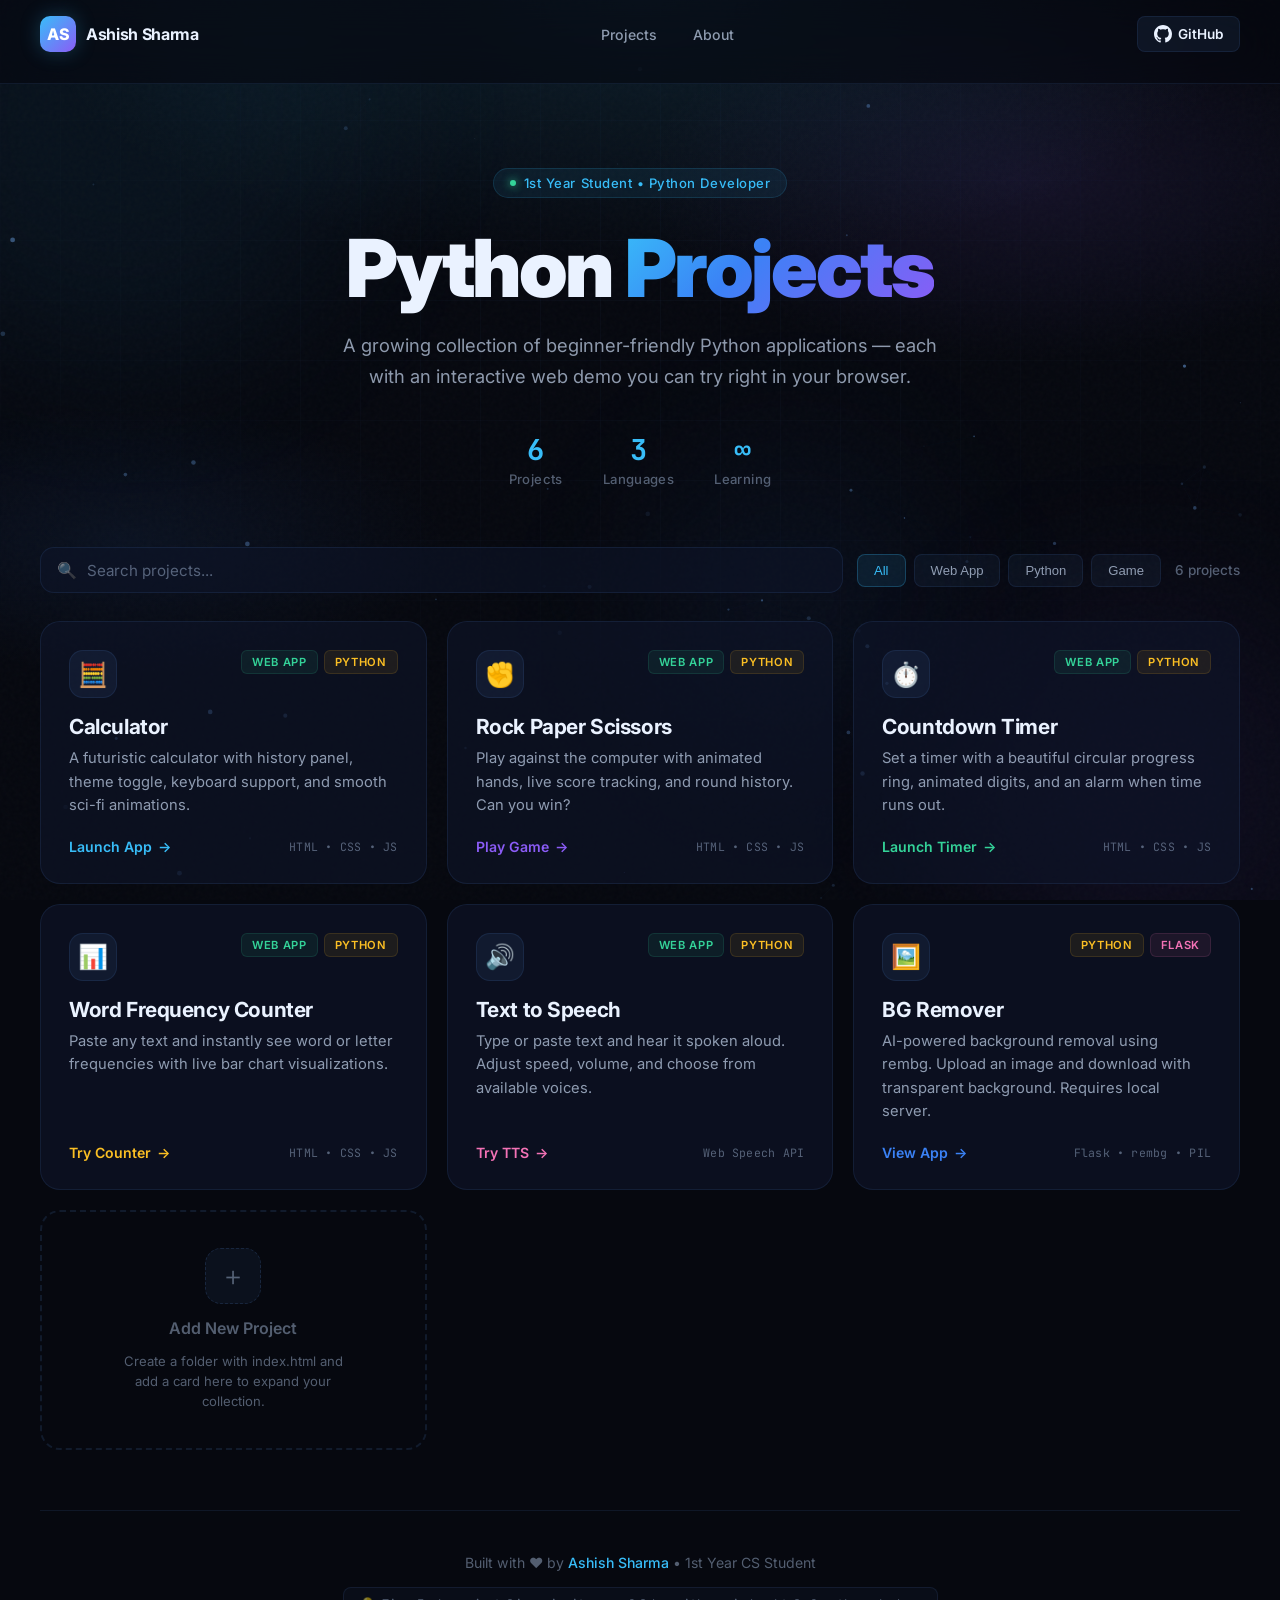
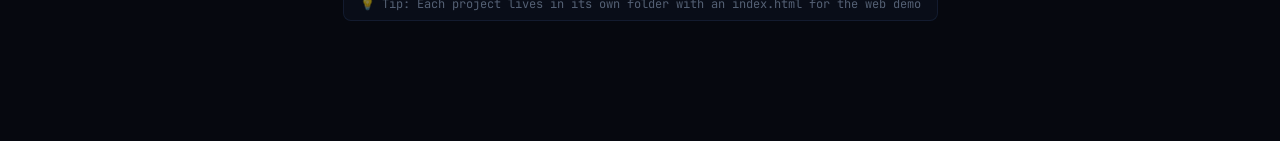
==== index.html @ 681140ca "feat: initialize project directory structure with index pages and a Word Frequency Counter app" ====
<!DOCTYPE html>
<html lang="en">
<head>
  <meta charset="UTF-8" />
  <meta name="viewport" content="width=device-width, initial-scale=1.0" />
  <meta name="description" content="Ashish Sharma's Python Projects — A collection of beginner-friendly Python apps with interactive web demos. Built by a 1st year CS student." />
  <title>Python Projects | Ashish Sharma</title>
  <link rel="preconnect" href="https://fonts.googleapis.com" />
  <link rel="preconnect" href="https://fonts.gstatic.com" crossorigin />
  <link href="https://fonts.googleapis.com/css2?family=Inter:wght@300;400;500;600;700;800;900&family=JetBrains+Mono:wght@400;500;600&display=swap" rel="stylesheet" />
  <style>
    /* ═══════════════════════════════════════════════
       RESET & VARIABLES
    ═══════════════════════════════════════════════ */
    *, *::before, *::after { box-sizing: border-box; margin: 0; padding: 0; }

    :root {
      --bg-deep: #06080f;
      --bg-surface: #0c1021;
      --bg-card: rgba(14, 20, 40, 0.65);
      --border-subtle: rgba(100, 160, 255, 0.1);
      --border-hover: rgba(100, 180, 255, 0.3);
      --text-primary: #eaf2ff;
      --text-secondary: rgba(200, 215, 240, 0.7);
      --text-muted: rgba(160, 180, 210, 0.5);
      --accent-cyan: #38bdf8;
      --accent-blue: #3b82f6;
      --accent-violet: #8b5cf6;
      --accent-emerald: #34d399;
      --accent-amber: #fbbf24;
      --accent-rose: #f472b6;
      --glow-cyan: rgba(56, 189, 248, 0.15);
      --glow-violet: rgba(139, 92, 246, 0.12);
      --radius-lg: 20px;
      --radius-md: 14px;
      --radius-sm: 8px;
      --transition-smooth: 0.35s cubic-bezier(0.4, 0, 0.2, 1);
    }

    html { scroll-behavior: smooth; font-size: 16px; }

    body {
      font-family: 'Inter', system-ui, -apple-system, sans-serif;
      background: var(--bg-deep);
      color: var(--text-primary);
      overflow-x: hidden;
      min-height: 100vh;
    }

    ::selection { background: var(--accent-cyan); color: #000; }

    /* ═══════════════════════════════════════════════
       BACKGROUND EFFECTS
    ═══════════════════════════════════════════════ */
    .bg-effects {
      position: fixed; inset: 0;
      z-index: 0; pointer-events: none;
      overflow: hidden;
    }

    .bg-gradient {
      position: absolute; inset: 0;
      background:
        radial-gradient(ellipse 80% 50% at 50% 0%, rgba(56, 189, 248, 0.12), transparent 60%),
        radial-gradient(ellipse 60% 40% at 80% 20%, rgba(139, 92, 246, 0.1), transparent 50%),
        radial-gradient(ellipse 50% 30% at 10% 60%, rgba(59, 130, 246, 0.08), transparent 50%);
    }

    .bg-grid {
      position: absolute; inset: 0;
      background-image:
        linear-gradient(rgba(100, 160, 255, 0.03) 1px, transparent 1px),
        linear-gradient(90deg, rgba(100, 160, 255, 0.03) 1px, transparent 1px);
      background-size: 60px 60px;
      mask-image: radial-gradient(ellipse 70% 60% at 50% 30%, black, transparent);
    }

    .bg-noise {
      position: absolute; inset: 0;
      opacity: 0.025;
      background: url("data:image/svg+xml,%3Csvg viewBox='0 0 256 256' xmlns='http://www.w3.org/2000/svg'%3E%3Cfilter id='n'%3E%3CfeTurbulence type='fractalNoise' baseFrequency='0.85' numOctaves='4' stitchTiles='stitch'/%3E%3C/filter%3E%3Crect width='100%25' height='100%25' filter='url(%23n)'/%3E%3C/svg%3E");
    }

    /* Floating orbs */
    .orb {
      position: absolute;
      border-radius: 50%;
      filter: blur(80px);
      animation: orb-drift 20s ease-in-out infinite;
    }
    .orb-1 {
      width: 500px; height: 500px;
      background: rgba(56, 189, 248, 0.06);
      top: -15%; left: -10%;
      animation-duration: 25s;
    }
    .orb-2 {
      width: 400px; height: 400px;
      background: rgba(139, 92, 246, 0.06);
      bottom: -10%; right: -5%;
      animation-duration: 30s;
      animation-delay: -8s;
    }
    .orb-3 {
      width: 300px; height: 300px;
      background: rgba(59, 130, 246, 0.05);
      top: 50%; left: 50%;
      animation-duration: 22s;
      animation-delay: -15s;
    }

    @keyframes orb-drift {
      0%, 100% { transform: translate(0, 0) scale(1); }
      25% { transform: translate(40px, -30px) scale(1.05); }
      50% { transform: translate(-20px, 40px) scale(0.95); }
      75% { transform: translate(30px, 20px) scale(1.02); }
    }

    /* ═══════════════════════════════════════════════
       CANVAS PARTICLES
    ═══════════════════════════════════════════════ */
    #particles-canvas {
      position: fixed; inset: 0;
      z-index: 0; pointer-events: none;
    }

    /* ═══════════════════════════════════════════════
       LAYOUT
    ═══════════════════════════════════════════════ */
    .page-wrapper {
      position: relative;
      z-index: 1;
      width: min(1200px, calc(100% - 40px));
      margin: 0 auto;
      padding: 0 0 80px;
    }

    /* ═══════════════════════════════════════════════
       NAVBAR
    ═══════════════════════════════════════════════ */
    .navbar {
      position: sticky; top: 0;
      z-index: 100;
      display: flex; align-items: center; justify-content: space-between;
      padding: 16px 0;
      margin-bottom: 20px;
    }

    .navbar::before {
      content: '';
      position: absolute; inset: -16px -40px;
      background: rgba(6, 8, 15, 0.6);
      backdrop-filter: blur(20px);
      -webkit-backdrop-filter: blur(20px);
      border-bottom: 1px solid var(--border-subtle);
      z-index: -1;
    }

    .nav-brand {
      display: flex; align-items: center; gap: 10px;
      text-decoration: none; color: var(--text-primary);
    }

    .nav-logo {
      width: 36px; height: 36px;
      background: linear-gradient(135deg, var(--accent-cyan), var(--accent-violet));
      border-radius: 10px;
      display: flex; align-items: center; justify-content: center;
      font-weight: 800; font-size: 1rem; color: #fff;
      box-shadow: 0 0 20px rgba(56, 189, 248, 0.25);
    }

    .nav-name {
      font-weight: 700; font-size: 1rem;
      letter-spacing: -0.02em;
    }

    .nav-links {
      display: flex; align-items: center; gap: 8px;
      list-style: none;
    }

    .nav-links a {
      padding: 8px 14px;
      font-size: 0.88rem; font-weight: 500;
      color: var(--text-secondary);
      text-decoration: none;
      border-radius: var(--radius-sm);
      transition: color var(--transition-smooth), background var(--transition-smooth);
    }

    .nav-links a:hover {
      color: var(--text-primary);
      background: rgba(100, 160, 255, 0.08);
    }

    .nav-github {
      display: flex; align-items: center; gap: 6px;
      padding: 8px 16px;
      font-size: 0.85rem; font-weight: 600;
      color: var(--text-primary);
      text-decoration: none;
      background: rgba(100, 160, 255, 0.08);
      border: 1px solid var(--border-subtle);
      border-radius: var(--radius-sm);
      transition: all var(--transition-smooth);
    }

    .nav-github:hover {
      background: rgba(100, 160, 255, 0.14);
      border-color: var(--border-hover);
      box-shadow: 0 0 20px rgba(56, 189, 248, 0.1);
    }

    .nav-github svg { width: 18px; height: 18px; fill: currentColor; }

    /* ═══════════════════════════════════════════════
       HERO SECTION
    ═══════════════════════════════════════════════ */
    .hero {
      text-align: center;
      padding: 80px 20px 60px;
    }

    .hero-badge {
      display: inline-flex; align-items: center; gap: 8px;
      padding: 6px 16px;
      background: rgba(56, 189, 248, 0.08);
      border: 1px solid rgba(56, 189, 248, 0.15);
      border-radius: 999px;
      font-size: 0.82rem; font-weight: 500;
      color: var(--accent-cyan);
      letter-spacing: 0.04em;
      margin-bottom: 28px;
      animation: fade-up 0.8s ease both;
    }

    .badge-dot {
      width: 6px; height: 6px;
      border-radius: 50%;
      background: var(--accent-emerald);
      box-shadow: 0 0 8px var(--accent-emerald);
      animation: pulse-dot 2s ease-in-out infinite;
    }

    @keyframes pulse-dot {
      0%, 100% { opacity: 1; transform: scale(1); }
      50% { opacity: 0.5; transform: scale(1.3); }
    }

    .hero-title {
      font-size: clamp(2.8rem, 7vw, 5rem);
      font-weight: 900;
      line-height: 1.05;
      letter-spacing: -0.03em;
      margin-bottom: 20px;
      animation: fade-up 0.8s 0.1s ease both;
    }

    .hero-title .gradient-text {
      background: linear-gradient(135deg, var(--accent-cyan) 0%, var(--accent-blue) 40%, var(--accent-violet) 100%);
      -webkit-background-clip: text;
      -webkit-text-fill-color: transparent;
      background-clip: text;
    }

    .hero-subtitle {
      font-size: 1.15rem;
      font-weight: 400;
      color: var(--text-secondary);
      max-width: 600px;
      margin: 0 auto 40px;
      line-height: 1.7;
      animation: fade-up 0.8s 0.2s ease both;
    }

    .hero-stats {
      display: flex; justify-content: center; gap: 40px;
      animation: fade-up 0.8s 0.3s ease both;
    }

    .stat {
      text-align: center;
    }

    .stat-value {
      font-family: 'JetBrains Mono', monospace;
      font-size: 1.8rem;
      font-weight: 700;
      color: var(--accent-cyan);
      line-height: 1.2;
    }

    .stat-label {
      font-size: 0.82rem;
      color: var(--text-muted);
      font-weight: 500;
      letter-spacing: 0.03em;
      margin-top: 4px;
    }

    @keyframes fade-up {
      from { opacity: 0; transform: translateY(24px); }
      to { opacity: 1; transform: translateY(0); }
    }

    /* ═══════════════════════════════════════════════
       TOOLBAR — SEARCH & FILTER
    ═══════════════════════════════════════════════ */
    .toolbar {
      display: flex; flex-wrap: wrap;
      align-items: center; justify-content: space-between;
      gap: 14px;
      margin-bottom: 28px;
      animation: fade-up 0.8s 0.4s ease both;
    }

    .search-box {
      flex: 1 1 300px;
      display: flex; align-items: center; gap: 10px;
      padding: 12px 16px;
      background: rgba(14, 20, 40, 0.6);
      border: 1px solid var(--border-subtle);
      border-radius: var(--radius-md);
      backdrop-filter: blur(12px);
      transition: border-color var(--transition-smooth), box-shadow var(--transition-smooth);
    }

    .search-box:focus-within {
      border-color: var(--accent-cyan);
      box-shadow: 0 0 0 3px rgba(56, 189, 248, 0.1);
    }

    .search-icon {
      color: var(--text-muted);
      font-size: 1rem;
      flex-shrink: 0;
    }

    .search-box input {
      flex: 1;
      background: transparent;
      border: none; outline: none;
      color: var(--text-primary);
      font-family: inherit;
      font-size: 0.95rem;
    }

    .search-box input::placeholder { color: var(--text-muted); }

    .filter-tags {
      display: flex; gap: 8px; flex-wrap: wrap;
    }

    .filter-tag {
      padding: 8px 16px;
      font-size: 0.82rem; font-weight: 500;
      color: var(--text-secondary);
      background: rgba(100, 160, 255, 0.06);
      border: 1px solid var(--border-subtle);
      border-radius: var(--radius-sm);
      cursor: pointer;
      transition: all var(--transition-smooth);
      user-select: none;
    }

    .filter-tag:hover,
    .filter-tag.active {
      color: var(--accent-cyan);
      background: rgba(56, 189, 248, 0.1);
      border-color: rgba(56, 189, 248, 0.25);
    }

    .project-count {
      font-size: 0.85rem;
      color: var(--text-muted);
      font-weight: 500;
      white-space: nowrap;
    }

    /* ═══════════════════════════════════════════════
       PROJECT CARDS GRID
    ═══════════════════════════════════════════════ */
    .projects-grid {
      display: grid;
      grid-template-columns: repeat(auto-fill, minmax(340px, 1fr));
      gap: 20px;
      animation: fade-up 0.8s 0.5s ease both;
    }

    .project-card {
      position: relative;
      display: flex; flex-direction: column;
      background: var(--bg-card);
      border: 1px solid var(--border-subtle);
      border-radius: var(--radius-lg);
      padding: 28px;
      min-height: 240px;
      text-decoration: none;
      color: inherit;
      overflow: hidden;
      transition: all var(--transition-smooth);
      backdrop-filter: blur(12px);
    }

    .project-card::before {
      content: '';
      position: absolute; top: 0; left: 0; right: 0;
      height: 1px;
      background: linear-gradient(90deg, transparent, var(--card-accent, var(--accent-cyan)), transparent);
      opacity: 0;
      transition: opacity var(--transition-smooth);
    }

    .project-card::after {
      content: '';
      position: absolute;
      top: -40%; right: -20%;
      width: 200px; height: 200px;
      background: radial-gradient(circle, var(--card-glow, rgba(56, 189, 248, 0.06)), transparent 60%);
      border-radius: 50%;
      pointer-events: none;
      transition: opacity var(--transition-smooth);
      opacity: 0;
    }

    .project-card:hover {
      transform: translateY(-6px);
      border-color: var(--border-hover);
      box-shadow:
        0 20px 60px rgba(0, 0, 0, 0.3),
        0 0 40px var(--card-glow, rgba(56, 189, 248, 0.05));
    }

    .project-card:hover::before { opacity: 1; }
    .project-card:hover::after { opacity: 1; }

    /* Card accent colors per project */
    .project-card[data-color="cyan"]    { --card-accent: var(--accent-cyan);    --card-glow: rgba(56, 189, 248, 0.08); }
    .project-card[data-color="violet"]  { --card-accent: var(--accent-violet);  --card-glow: rgba(139, 92, 246, 0.08); }
    .project-card[data-color="emerald"] { --card-accent: var(--accent-emerald); --card-glow: rgba(52, 211, 153, 0.08); }
    .project-card[data-color="amber"]   { --card-accent: var(--accent-amber);   --card-glow: rgba(251, 191, 36, 0.08); }
    .project-card[data-color="rose"]    { --card-accent: var(--accent-rose);    --card-glow: rgba(244, 114, 182, 0.08); }
    .project-card[data-color="blue"]    { --card-accent: var(--accent-blue);    --card-glow: rgba(59, 130, 246, 0.08); }

    .card-header {
      display: flex; align-items: flex-start; justify-content: space-between;
      margin-bottom: 16px;
    }

    .card-icon {
      width: 48px; height: 48px;
      border-radius: 14px;
      display: flex; align-items: center; justify-content: center;
      font-size: 1.5rem;
      background: rgba(100, 160, 255, 0.08);
      border: 1px solid var(--border-subtle);
      transition: all var(--transition-smooth);
    }

    .project-card:hover .card-icon {
      background: rgba(100, 160, 255, 0.14);
      border-color: var(--border-hover);
      transform: scale(1.05);
    }

    .card-tags {
      display: flex; gap: 6px; flex-wrap: wrap;
    }

    .card-tag {
      padding: 4px 10px;
      font-size: 0.7rem; font-weight: 600;
      letter-spacing: 0.06em;
      text-transform: uppercase;
      border-radius: 6px;
      background: rgba(56, 189, 248, 0.08);
      color: var(--accent-cyan);
      border: 1px solid rgba(56, 189, 248, 0.12);
    }

    .card-tag.python {
      background: rgba(251, 191, 36, 0.08);
      color: var(--accent-amber);
      border-color: rgba(251, 191, 36, 0.12);
    }

    .card-tag.web {
      background: rgba(52, 211, 153, 0.08);
      color: var(--accent-emerald);
      border-color: rgba(52, 211, 153, 0.12);
    }

    .card-title {
      font-size: 1.3rem;
      font-weight: 700;
      letter-spacing: -0.02em;
      margin-bottom: 8px;
      color: var(--text-primary);
    }

    .card-desc {
      font-size: 0.92rem;
      color: var(--text-secondary);
      line-height: 1.6;
      flex: 1;
      margin-bottom: 20px;
    }

    .card-footer {
      display: flex; align-items: center; justify-content: space-between;
      margin-top: auto;
    }

    .card-link {
      display: inline-flex; align-items: center; gap: 6px;
      font-size: 0.88rem; font-weight: 600;
      color: var(--card-accent, var(--accent-cyan));
      transition: gap var(--transition-smooth);
    }

    .project-card:hover .card-link { gap: 10px; }

    .card-link-arrow {
      transition: transform var(--transition-smooth);
    }

    .project-card:hover .card-link-arrow { transform: translateX(3px); }

    .card-tech {
      font-family: 'JetBrains Mono', monospace;
      font-size: 0.72rem;
      color: var(--text-muted);
      letter-spacing: 0.02em;
    }

    /* ═══════════════════════════════════════════════
       ADD NEW PROJECT CARD
    ═══════════════════════════════════════════════ */
    .card-add {
      display: flex; flex-direction: column;
      align-items: center; justify-content: center;
      text-align: center;
      gap: 14px;
      min-height: 240px;
      background: transparent;
      border: 2px dashed rgba(100, 160, 255, 0.12);
      border-radius: var(--radius-lg);
      padding: 28px;
      cursor: default;
      transition: all var(--transition-smooth);
    }

    .card-add:hover {
      border-color: rgba(100, 160, 255, 0.25);
      background: rgba(14, 20, 40, 0.3);
    }

    .card-add-icon {
      width: 56px; height: 56px;
      border-radius: 16px;
      display: flex; align-items: center; justify-content: center;
      font-size: 1.6rem;
      background: rgba(100, 160, 255, 0.06);
      border: 1px dashed rgba(100, 160, 255, 0.15);
      color: var(--text-muted);
    }

    .card-add-title {
      font-size: 1rem;
      font-weight: 600;
      color: var(--text-muted);
    }

    .card-add-desc {
      font-size: 0.82rem;
      color: var(--text-muted);
      max-width: 220px;
      line-height: 1.5;
    }

    /* ═══════════════════════════════════════════════
       FOOTER
    ═══════════════════════════════════════════════ */
    .footer {
      text-align: center;
      padding: 40px 20px;
      border-top: 1px solid var(--border-subtle);
      margin-top: 60px;
    }

    .footer-text {
      font-size: 0.88rem;
      color: var(--text-muted);
      line-height: 1.7;
    }

    .footer-text a {
      color: var(--accent-cyan);
      text-decoration: none;
      font-weight: 500;
      transition: color var(--transition-smooth);
    }

    .footer-text a:hover { color: var(--accent-blue); }

    .footer-tip {
      margin-top: 12px;
      font-family: 'JetBrains Mono', monospace;
      font-size: 0.75rem;
      color: var(--text-muted);
      padding: 8px 16px;
      background: rgba(100, 160, 255, 0.04);
      border: 1px solid var(--border-subtle);
      border-radius: var(--radius-sm);
      display: inline-block;
    }

    /* ═══════════════════════════════════════════════
       RESPONSIVE
    ═══════════════════════════════════════════════ */
    @media (max-width: 768px) {
      .navbar { flex-wrap: wrap; gap: 12px; }
      .nav-links { display: none; }
      .hero { padding: 50px 10px 40px; }
      .hero-stats { gap: 24px; }
      .stat-value { font-size: 1.4rem; }
      .projects-grid { grid-template-columns: 1fr; }
      .toolbar { flex-direction: column; align-items: stretch; }
      .filter-tags { justify-content: center; }
    }

    @media (max-width: 480px) {
      .hero-title { font-size: 2.2rem; }
      .hero-subtitle { font-size: 1rem; }
      .hero-stats { flex-direction: column; gap: 16px; }
    }

    /* ═══════════════════════════════════════════════
       ANIMATIONS
    ═══════════════════════════════════════════════ */
    .project-card {
      opacity: 0;
      transform: translateY(30px);
      animation: card-enter 0.6s ease forwards;
    }

    .project-card:nth-child(1) { animation-delay: 0.5s; }
    .project-card:nth-child(2) { animation-delay: 0.6s; }
    .project-card:nth-child(3) { animation-delay: 0.7s; }
    .project-card:nth-child(4) { animation-delay: 0.8s; }
    .project-card:nth-child(5) { animation-delay: 0.9s; }
    .project-card:nth-child(6) { animation-delay: 1.0s; }
    .project-card:nth-child(7) { animation-delay: 1.1s; }

    @keyframes card-enter {
      from { opacity: 0; transform: translateY(30px); }
      to { opacity: 1; transform: translateY(0); }
    }

    .card-add {
      opacity: 0;
      animation: card-enter 0.6s 1.2s ease forwards;
    }
  </style>
</head>
<body>

  <!-- Background Effects -->
  <div class="bg-effects">
    <div class="bg-gradient"></div>
    <div class="bg-grid"></div>
    <div class="bg-noise"></div>
    <div class="orb orb-1"></div>
    <div class="orb orb-2"></div>
    <div class="orb orb-3"></div>
  </div>

  <canvas id="particles-canvas"></canvas>

  <div class="page-wrapper">

    <!-- Navbar -->
    <nav class="navbar">
      <a href="#" class="nav-brand">
        <div class="nav-logo">AS</div>
        <span class="nav-name">Ashish Sharma</span>
      </a>
      <ul class="nav-links">
        <li><a href="#projects">Projects</a></li>
        <li><a href="#about">About</a></li>
      </ul>
      <a href="https://github.com/ashishsrs01/Python-projects" target="_blank" rel="noopener" class="nav-github" id="github-link">
        <svg viewBox="0 0 16 16"><path d="M8 0C3.58 0 0 3.58 0 8c0 3.54 2.29 6.53 5.47 7.59.4.07.55-.17.55-.38 0-.19-.01-.82-.01-1.49-2.01.37-2.53-.49-2.69-.94-.09-.23-.48-.94-.82-1.13-.28-.15-.68-.52-.01-.53.63-.01 1.08.58 1.23.82.72 1.21 1.87.87 2.33.66.07-.52.28-.87.51-1.07-1.78-.2-3.64-.89-3.64-3.95 0-.87.31-1.59.82-2.15-.08-.2-.36-1.02.08-2.12 0 0 .67-.21 2.2.82.64-.18 1.32-.27 2-.27.68 0 1.36.09 2 .27 1.53-1.04 2.2-.82 2.2-.82.44 1.1.16 1.92.08 2.12.51.56.82 1.27.82 2.15 0 3.07-1.87 3.75-3.65 3.95.29.25.54.73.54 1.48 0 1.07-.01 1.93-.01 2.2 0 .21.15.46.55.38A8.013 8.013 0 0016 8c0-4.42-3.58-8-8-8z"/></svg>
        GitHub
      </a>
    </nav>

    <!-- Hero Section -->
    <section class="hero" id="about">
      <div class="hero-badge">
        <span class="badge-dot"></span>
        1st Year Student • Python Developer
      </div>
      <h1 class="hero-title">
        Python <span class="gradient-text">Projects</span>
      </h1>
      <p class="hero-subtitle">
        A growing collection of beginner-friendly Python applications — each with an interactive web demo you can try right in your browser.
      </p>
      <div class="hero-stats">
        <div class="stat">
          <div class="stat-value" id="stat-projects">6</div>
          <div class="stat-label">Projects</div>
        </div>
        <div class="stat">
          <div class="stat-value">3</div>
          <div class="stat-label">Languages</div>
        </div>
        <div class="stat">
          <div class="stat-value">∞</div>
          <div class="stat-label">Learning</div>
        </div>
      </div>
    </section>

    <!-- Toolbar -->
    <section id="projects">
      <div class="toolbar">
        <div class="search-box">
          <span class="search-icon">🔍</span>
          <input type="text" id="search-input" placeholder="Search projects..." />
        </div>
        <div class="filter-tags">
          <button class="filter-tag active" data-filter="all">All</button>
          <button class="filter-tag" data-filter="web">Web App</button>
          <button class="filter-tag" data-filter="python">Python</button>
          <button class="filter-tag" data-filter="game">Game</button>
        </div>
        <div class="project-count" id="project-count"></div>
      </div>

      <!-- Projects Grid -->
      <div class="projects-grid" id="projects-grid">

        <!-- Calculator -->
        <a href="Calculator/index.html" class="project-card" data-color="cyan" data-name="Calculator" data-tags="web math calculator sci-fi" data-category="web">
          <div class="card-header">
            <div class="card-icon">🧮</div>
            <div class="card-tags">
              <span class="card-tag web">Web App</span>
              <span class="card-tag python">Python</span>
            </div>
          </div>
          <div class="card-title">Calculator</div>
          <div class="card-desc">A futuristic calculator with history panel, theme toggle, keyboard support, and smooth sci-fi animations.</div>
          <div class="card-footer">
            <span class="card-link">Launch App <span class="card-link-arrow">→</span></span>
            <span class="card-tech">HTML • CSS • JS</span>
          </div>
        </a>

        <!-- Rock Paper Scissors -->
        <a href="Rock paper scissor/index.html" class="project-card" data-color="violet" data-name="Rock Paper Scissors" data-tags="web game rps fun interactive" data-category="web game">
          <div class="card-header">
            <div class="card-icon">✊</div>
            <div class="card-tags">
              <span class="card-tag web">Web App</span>
              <span class="card-tag python">Python</span>
            </div>
          </div>
          <div class="card-title">Rock Paper Scissors</div>
          <div class="card-desc">Play against the computer with animated hands, live score tracking, and round history. Can you win?</div>
          <div class="card-footer">
            <span class="card-link">Play Game <span class="card-link-arrow">→</span></span>
            <span class="card-tech">HTML • CSS • JS</span>
          </div>
        </a>

        <!-- Countdown Timer -->
        <a href="Timer/index.html" class="project-card" data-color="emerald" data-name="Countdown Timer" data-tags="web timer countdown clock utility" data-category="web">
          <div class="card-header">
            <div class="card-icon">⏱️</div>
            <div class="card-tags">
              <span class="card-tag web">Web App</span>
              <span class="card-tag python">Python</span>
            </div>
          </div>
          <div class="card-title">Countdown Timer</div>
          <div class="card-desc">Set a timer with a beautiful circular progress ring, animated digits, and an alarm when time runs out.</div>
          <div class="card-footer">
            <span class="card-link">Launch Timer <span class="card-link-arrow">→</span></span>
            <span class="card-tech">HTML • CSS • JS</span>
          </div>
        </a>

        <!-- Word Frequency Counter -->
        <a href="Word frequency counter/index.html" class="project-card" data-color="amber" data-name="Word Frequency Counter" data-tags="web text analysis counter words letters" data-category="web">
          <div class="card-header">
            <div class="card-icon">📊</div>
            <div class="card-tags">
              <span class="card-tag web">Web App</span>
              <span class="card-tag python">Python</span>
            </div>
          </div>
          <div class="card-title">Word Frequency Counter</div>
          <div class="card-desc">Paste any text and instantly see word or letter frequencies with live bar chart visualizations.</div>
          <div class="card-footer">
            <span class="card-link">Try Counter <span class="card-link-arrow">→</span></span>
            <span class="card-tech">HTML • CSS • JS</span>
          </div>
        </a>

        <!-- Text to Speech -->
        <a href="Text to speech app/index.html" class="project-card" data-color="rose" data-name="Text to Speech" data-tags="web tts speech voice audio accessibility" data-category="web">
          <div class="card-header">
            <div class="card-icon">🔊</div>
            <div class="card-tags">
              <span class="card-tag web">Web App</span>
              <span class="card-tag python">Python</span>
            </div>
          </div>
          <div class="card-title">Text to Speech</div>
          <div class="card-desc">Type or paste text and hear it spoken aloud. Adjust speed, volume, and choose from available voices.</div>
          <div class="card-footer">
            <span class="card-link">Try TTS <span class="card-link-arrow">→</span></span>
            <span class="card-tech">Web Speech API</span>
          </div>
        </a>

        <!-- BG Remover -->
        <a href="BG remover/index.html" class="project-card" data-color="blue" data-name="BG Remover" data-tags="python ai image background remover flask" data-category="python">
          <div class="card-header">
            <div class="card-icon">🖼️</div>
            <div class="card-tags">
              <span class="card-tag python">Python</span>
              <span class="card-tag" style="background:rgba(244,114,182,0.08);color:var(--accent-rose);border-color:rgba(244,114,182,0.12);">Flask</span>
            </div>
          </div>
          <div class="card-title">BG Remover</div>
          <div class="card-desc">AI-powered background removal using rembg. Upload an image and download with transparent background. Requires local server.</div>
          <div class="card-footer">
            <span class="card-link">View App <span class="card-link-arrow">→</span></span>
            <span class="card-tech">Flask • rembg • PIL</span>
          </div>
        </a>

        <!-- Add New Project Card -->
        <div class="card-add">
          <div class="card-add-icon">＋</div>
          <div class="card-add-title">Add New Project</div>
          <div class="card-add-desc">Create a folder with index.html and add a card here to expand your collection.</div>
        </div>

      </div>
    </section>

    <!-- Footer -->
    <footer class="footer">
      <p class="footer-text">
        Built with ❤️ by <a href="https://github.com/ashishsrs01" target="_blank" rel="noopener">Ashish Sharma</a> • 1st Year CS Student
      </p>
      <div class="footer-tip">
        💡 Tip: Each project lives in its own folder with an index.html for the web demo
      </div>
    </footer>

  </div>

  <script>
    /* ═══════════════════════════════════════════════
       PARTICLES
    ═══════════════════════════════════════════════ */
    (function() {
      const canvas = document.getElementById('particles-canvas');
      const ctx = canvas.getContext('2d');
      let particles = [];
      const PARTICLE_COUNT = 60;

      function resize() {
        canvas.width = window.innerWidth;
        canvas.height = window.innerHeight;
      }

      function createParticle() {
        return {
          x: Math.random() * canvas.width,
          y: Math.random() * canvas.height,
          vx: (Math.random() - 0.5) * 0.3,
          vy: (Math.random() - 0.5) * 0.3,
          size: Math.random() * 2 + 0.5,
          opacity: Math.random() * 0.4 + 0.1,
          pulse: Math.random() * Math.PI * 2,
        };
      }

      function init() {
        resize();
        particles = [];
        for (let i = 0; i < PARTICLE_COUNT; i++) {
          particles.push(createParticle());
        }
      }

      function draw() {
        ctx.clearRect(0, 0, canvas.width, canvas.height);
        particles.forEach(p => {
          p.x += p.vx;
          p.y += p.vy;
          p.pulse += 0.01;

          if (p.x < 0) p.x = canvas.width;
          if (p.x > canvas.width) p.x = 0;
          if (p.y < 0) p.y = canvas.height;
          if (p.y > canvas.height) p.y = 0;

          const alpha = p.opacity * (0.6 + 0.4 * Math.sin(p.pulse));
          ctx.beginPath();
          ctx.arc(p.x, p.y, p.size, 0, Math.PI * 2);
          ctx.fillStyle = `rgba(120, 180, 255, ${alpha})`;
          ctx.fill();
        });

        // Connect nearby particles
        for (let i = 0; i < particles.length; i++) {
          for (let j = i + 1; j < particles.length; j++) {
            const dx = particles[i].x - particles[j].x;
            const dy = particles[i].y - particles[j].y;
            const dist = Math.sqrt(dx * dx + dy * dy);
            if (dist < 120) {
              ctx.beginPath();
              ctx.moveTo(particles[i].x, particles[i].y);
              ctx.lineTo(particles[j].x, particles[j].y);
              ctx.strokeStyle = `rgba(100, 160, 255, ${0.06 * (1 - dist / 120)})`;
              ctx.lineWidth = 0.5;
              ctx.stroke();
            }
          }
        }

        requestAnimationFrame(draw);
      }

      window.addEventListener('resize', resize);
      init();
      draw();
    })();

    /* ═══════════════════════════════════════════════
       SEARCH & FILTER
    ═══════════════════════════════════════════════ */
    const searchInput = document.getElementById('search-input');
    const projectCards = document.querySelectorAll('.project-card');
    const filterTags = document.querySelectorAll('.filter-tag');
    const projectCount = document.getElementById('project-count');
    let activeFilter = 'all';

    function updateCount() {
      const visible = document.querySelectorAll('.project-card:not([style*="display: none"])').length;
      projectCount.textContent = `${visible} project${visible === 1 ? '' : 's'}`;
    }

    function filterProjects() {
      const query = searchInput.value.trim().toLowerCase();
      projectCards.forEach(card => {
        const name = (card.dataset.name || '').toLowerCase();
        const tags = (card.dataset.tags || '').toLowerCase();
        const category = (card.dataset.category || '').toLowerCase();
        const textMatch = name.includes(query) || tags.includes(query);
        const catMatch = activeFilter === 'all' || category.includes(activeFilter);
        card.style.display = (textMatch && catMatch) ? 'flex' : 'none';
      });
      updateCount();
    }

    searchInput.addEventListener('input', filterProjects);

    filterTags.forEach(tag => {
      tag.addEventListener('click', () => {
        filterTags.forEach(t => t.classList.remove('active'));
        tag.classList.add('active');
        activeFilter = tag.dataset.filter;
        filterProjects();
      });
    });

    updateCount();
  </script>
</body>
</html>
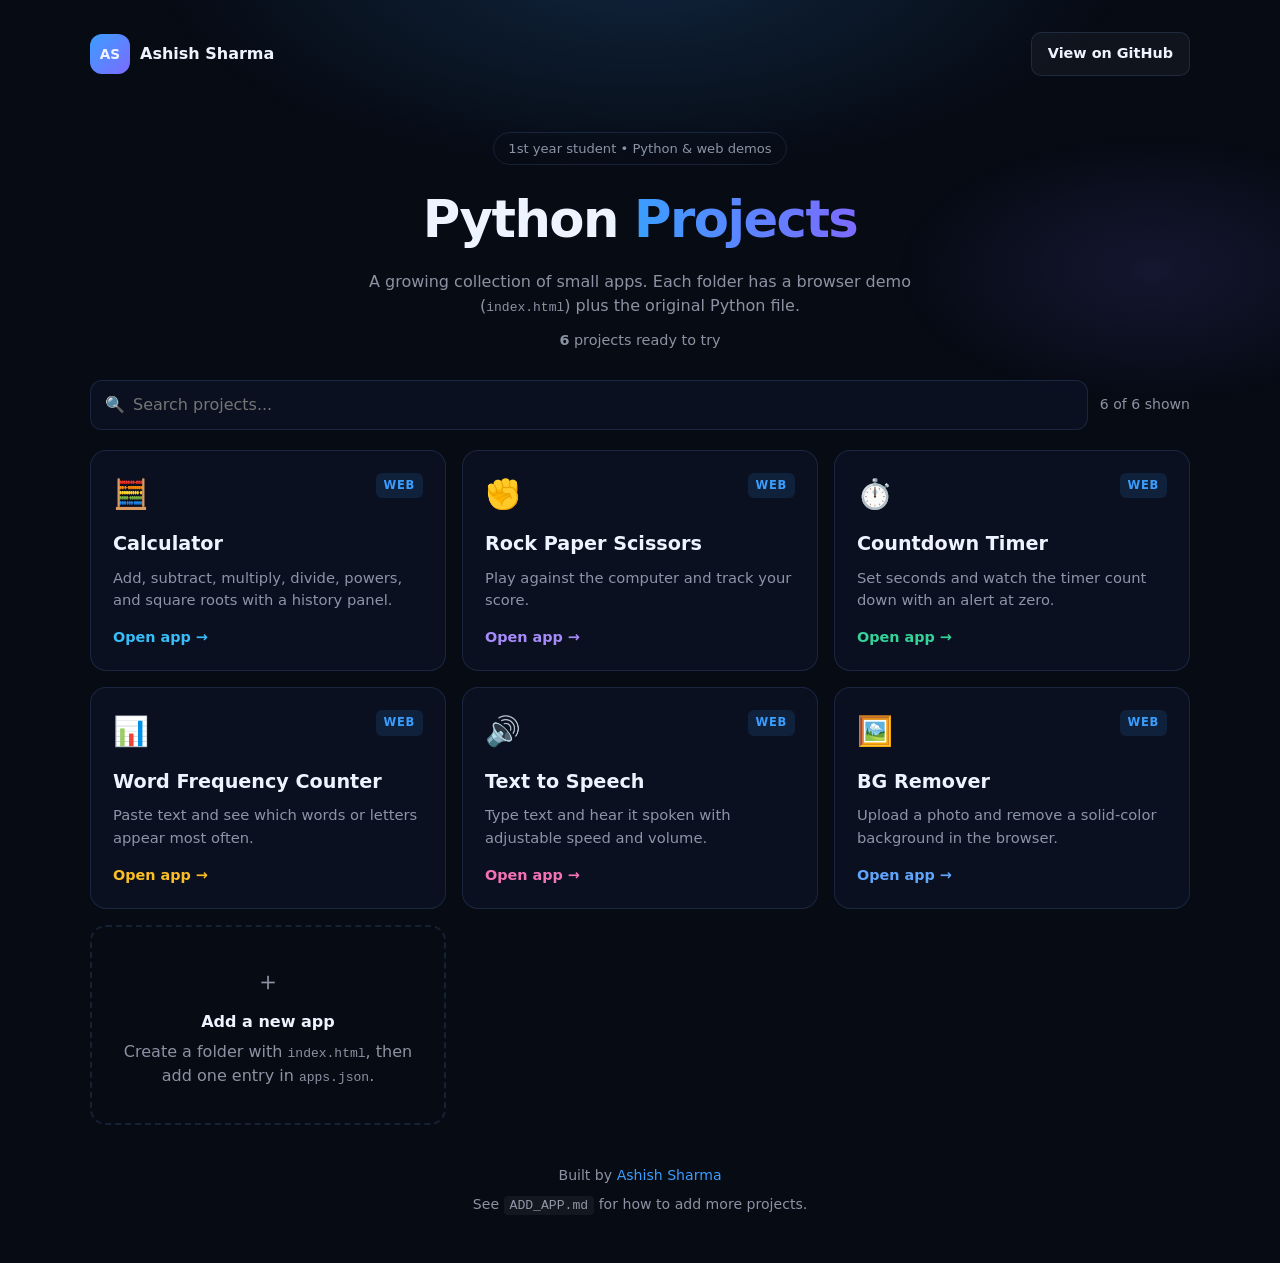
==== commit b08f7583: "refactor: streamline project structure by removing main_project_hub_index.html and updating index.ht" ====
--- a/index.html
+++ b/index.html
@@ -3,988 +3,59 @@
 <head>
   <meta charset="UTF-8" />
   <meta name="viewport" content="width=device-width, initial-scale=1.0" />
-  <meta name="description" content="Ashish Sharma's Python Projects — A collection of beginner-friendly Python apps with interactive web demos. Built by a 1st year CS student." />
+  <meta name="description" content="Python projects by Ashish Sharma — try every app in your browser." />
   <title>Python Projects | Ashish Sharma</title>
-  <link rel="preconnect" href="https://fonts.googleapis.com" />
-  <link rel="preconnect" href="https://fonts.gstatic.com" crossorigin />
-  <link href="https://fonts.googleapis.com/css2?family=Inter:wght@300;400;500;600;700;800;900&family=JetBrains+Mono:wght@400;500;600&display=swap" rel="stylesheet" />
-  <style>
-    /* ═══════════════════════════════════════════════
-       RESET & VARIABLES
-    ═══════════════════════════════════════════════ */
-    *, *::before, *::after { box-sizing: border-box; margin: 0; padding: 0; }
-
-    :root {
-      --bg-deep: #06080f;
-      --bg-surface: #0c1021;
-      --bg-card: rgba(14, 20, 40, 0.65);
-      --border-subtle: rgba(100, 160, 255, 0.1);
-      --border-hover: rgba(100, 180, 255, 0.3);
-      --text-primary: #eaf2ff;
-      --text-secondary: rgba(200, 215, 240, 0.7);
-      --text-muted: rgba(160, 180, 210, 0.5);
-      --accent-cyan: #38bdf8;
-      --accent-blue: #3b82f6;
-      --accent-violet: #8b5cf6;
-      --accent-emerald: #34d399;
-      --accent-amber: #fbbf24;
-      --accent-rose: #f472b6;
-      --glow-cyan: rgba(56, 189, 248, 0.15);
-      --glow-violet: rgba(139, 92, 246, 0.12);
-      --radius-lg: 20px;
-      --radius-md: 14px;
-      --radius-sm: 8px;
-      --transition-smooth: 0.35s cubic-bezier(0.4, 0, 0.2, 1);
-    }
-
-    html { scroll-behavior: smooth; font-size: 16px; }
-
-    body {
-      font-family: 'Inter', system-ui, -apple-system, sans-serif;
-      background: var(--bg-deep);
-      color: var(--text-primary);
-      overflow-x: hidden;
-      min-height: 100vh;
-    }
-
-    ::selection { background: var(--accent-cyan); color: #000; }
-
-    /* ═══════════════════════════════════════════════
-       BACKGROUND EFFECTS
-    ═══════════════════════════════════════════════ */
-    .bg-effects {
-      position: fixed; inset: 0;
-      z-index: 0; pointer-events: none;
-      overflow: hidden;
-    }
-
-    .bg-gradient {
-      position: absolute; inset: 0;
-      background:
-        radial-gradient(ellipse 80% 50% at 50% 0%, rgba(56, 189, 248, 0.12), transparent 60%),
-        radial-gradient(ellipse 60% 40% at 80% 20%, rgba(139, 92, 246, 0.1), transparent 50%),
-        radial-gradient(ellipse 50% 30% at 10% 60%, rgba(59, 130, 246, 0.08), transparent 50%);
-    }
-
-    .bg-grid {
-      position: absolute; inset: 0;
-      background-image:
-        linear-gradient(rgba(100, 160, 255, 0.03) 1px, transparent 1px),
-        linear-gradient(90deg, rgba(100, 160, 255, 0.03) 1px, transparent 1px);
-      background-size: 60px 60px;
-      mask-image: radial-gradient(ellipse 70% 60% at 50% 30%, black, transparent);
-    }
-
-    .bg-noise {
-      position: absolute; inset: 0;
-      opacity: 0.025;
-      background: url("data:image/svg+xml,%3Csvg viewBox='0 0 256 256' xmlns='http://www.w3.org/2000/svg'%3E%3Cfilter id='n'%3E%3CfeTurbulence type='fractalNoise' baseFrequency='0.85' numOctaves='4' stitchTiles='stitch'/%3E%3C/filter%3E%3Crect width='100%25' height='100%25' filter='url(%23n)'/%3E%3C/svg%3E");
-    }
-
-    /* Floating orbs */
-    .orb {
-      position: absolute;
-      border-radius: 50%;
-      filter: blur(80px);
-      animation: orb-drift 20s ease-in-out infinite;
-    }
-    .orb-1 {
-      width: 500px; height: 500px;
-      background: rgba(56, 189, 248, 0.06);
-      top: -15%; left: -10%;
-      animation-duration: 25s;
-    }
-    .orb-2 {
-      width: 400px; height: 400px;
-      background: rgba(139, 92, 246, 0.06);
-      bottom: -10%; right: -5%;
-      animation-duration: 30s;
-      animation-delay: -8s;
-    }
-    .orb-3 {
-      width: 300px; height: 300px;
-      background: rgba(59, 130, 246, 0.05);
-      top: 50%; left: 50%;
-      animation-duration: 22s;
-      animation-delay: -15s;
-    }
-
-    @keyframes orb-drift {
-      0%, 100% { transform: translate(0, 0) scale(1); }
-      25% { transform: translate(40px, -30px) scale(1.05); }
-      50% { transform: translate(-20px, 40px) scale(0.95); }
-      75% { transform: translate(30px, 20px) scale(1.02); }
-    }
-
-    /* ═══════════════════════════════════════════════
-       CANVAS PARTICLES
-    ═══════════════════════════════════════════════ */
-    #particles-canvas {
-      position: fixed; inset: 0;
-      z-index: 0; pointer-events: none;
-    }
-
-    /* ═══════════════════════════════════════════════
-       LAYOUT
-    ═══════════════════════════════════════════════ */
-    .page-wrapper {
-      position: relative;
-      z-index: 1;
-      width: min(1200px, calc(100% - 40px));
-      margin: 0 auto;
-      padding: 0 0 80px;
-    }
-
-    /* ═══════════════════════════════════════════════
-       NAVBAR
-    ═══════════════════════════════════════════════ */
-    .navbar {
-      position: sticky; top: 0;
-      z-index: 100;
-      display: flex; align-items: center; justify-content: space-between;
-      padding: 16px 0;
-      margin-bottom: 20px;
-    }
-
-    .navbar::before {
-      content: '';
-      position: absolute; inset: -16px -40px;
-      background: rgba(6, 8, 15, 0.6);
-      backdrop-filter: blur(20px);
-      -webkit-backdrop-filter: blur(20px);
-      border-bottom: 1px solid var(--border-subtle);
-      z-index: -1;
-    }
-
-    .nav-brand {
-      display: flex; align-items: center; gap: 10px;
-      text-decoration: none; color: var(--text-primary);
-    }
-
-    .nav-logo {
-      width: 36px; height: 36px;
-      background: linear-gradient(135deg, var(--accent-cyan), var(--accent-violet));
-      border-radius: 10px;
-      display: flex; align-items: center; justify-content: center;
-      font-weight: 800; font-size: 1rem; color: #fff;
-      box-shadow: 0 0 20px rgba(56, 189, 248, 0.25);
-    }
-
-    .nav-name {
-      font-weight: 700; font-size: 1rem;
-      letter-spacing: -0.02em;
-    }
-
-    .nav-links {
-      display: flex; align-items: center; gap: 8px;
-      list-style: none;
-    }
-
-    .nav-links a {
-      padding: 8px 14px;
-      font-size: 0.88rem; font-weight: 500;
-      color: var(--text-secondary);
-      text-decoration: none;
-      border-radius: var(--radius-sm);
-      transition: color var(--transition-smooth), background var(--transition-smooth);
-    }
-
-    .nav-links a:hover {
-      color: var(--text-primary);
-      background: rgba(100, 160, 255, 0.08);
-    }
-
-    .nav-github {
-      display: flex; align-items: center; gap: 6px;
-      padding: 8px 16px;
-      font-size: 0.85rem; font-weight: 600;
-      color: var(--text-primary);
-      text-decoration: none;
-      background: rgba(100, 160, 255, 0.08);
-      border: 1px solid var(--border-subtle);
-      border-radius: var(--radius-sm);
-      transition: all var(--transition-smooth);
-    }
-
-    .nav-github:hover {
-      background: rgba(100, 160, 255, 0.14);
-      border-color: var(--border-hover);
-      box-shadow: 0 0 20px rgba(56, 189, 248, 0.1);
-    }
-
-    .nav-github svg { width: 18px; height: 18px; fill: currentColor; }
-
-    /* ═══════════════════════════════════════════════
-       HERO SECTION
-    ═══════════════════════════════════════════════ */
-    .hero {
-      text-align: center;
-      padding: 80px 20px 60px;
-    }
-
-    .hero-badge {
-      display: inline-flex; align-items: center; gap: 8px;
-      padding: 6px 16px;
-      background: rgba(56, 189, 248, 0.08);
-      border: 1px solid rgba(56, 189, 248, 0.15);
-      border-radius: 999px;
-      font-size: 0.82rem; font-weight: 500;
-      color: var(--accent-cyan);
-      letter-spacing: 0.04em;
-      margin-bottom: 28px;
-      animation: fade-up 0.8s ease both;
-    }
-
-    .badge-dot {
-      width: 6px; height: 6px;
-      border-radius: 50%;
-      background: var(--accent-emerald);
-      box-shadow: 0 0 8px var(--accent-emerald);
-      animation: pulse-dot 2s ease-in-out infinite;
-    }
-
-    @keyframes pulse-dot {
-      0%, 100% { opacity: 1; transform: scale(1); }
-      50% { opacity: 0.5; transform: scale(1.3); }
-    }
-
-    .hero-title {
-      font-size: clamp(2.8rem, 7vw, 5rem);
-      font-weight: 900;
-      line-height: 1.05;
-      letter-spacing: -0.03em;
-      margin-bottom: 20px;
-      animation: fade-up 0.8s 0.1s ease both;
-    }
-
-    .hero-title .gradient-text {
-      background: linear-gradient(135deg, var(--accent-cyan) 0%, var(--accent-blue) 40%, var(--accent-violet) 100%);
-      -webkit-background-clip: text;
-      -webkit-text-fill-color: transparent;
-      background-clip: text;
-    }
-
-    .hero-subtitle {
-      font-size: 1.15rem;
-      font-weight: 400;
-      color: var(--text-secondary);
-      max-width: 600px;
-      margin: 0 auto 40px;
-      line-height: 1.7;
-      animation: fade-up 0.8s 0.2s ease both;
-    }
-
-    .hero-stats {
-      display: flex; justify-content: center; gap: 40px;
-      animation: fade-up 0.8s 0.3s ease both;
-    }
-
-    .stat {
-      text-align: center;
-    }
-
-    .stat-value {
-      font-family: 'JetBrains Mono', monospace;
-      font-size: 1.8rem;
-      font-weight: 700;
-      color: var(--accent-cyan);
-      line-height: 1.2;
-    }
-
-    .stat-label {
-      font-size: 0.82rem;
-      color: var(--text-muted);
-      font-weight: 500;
-      letter-spacing: 0.03em;
-      margin-top: 4px;
-    }
-
-    @keyframes fade-up {
-      from { opacity: 0; transform: translateY(24px); }
-      to { opacity: 1; transform: translateY(0); }
-    }
-
-    /* ═══════════════════════════════════════════════
-       TOOLBAR — SEARCH & FILTER
-    ═══════════════════════════════════════════════ */
-    .toolbar {
-      display: flex; flex-wrap: wrap;
-      align-items: center; justify-content: space-between;
-      gap: 14px;
-      margin-bottom: 28px;
-      animation: fade-up 0.8s 0.4s ease both;
-    }
-
-    .search-box {
-      flex: 1 1 300px;
-      display: flex; align-items: center; gap: 10px;
-      padding: 12px 16px;
-      background: rgba(14, 20, 40, 0.6);
-      border: 1px solid var(--border-subtle);
-      border-radius: var(--radius-md);
-      backdrop-filter: blur(12px);
-      transition: border-color var(--transition-smooth), box-shadow var(--transition-smooth);
-    }
-
-    .search-box:focus-within {
-      border-color: var(--accent-cyan);
-      box-shadow: 0 0 0 3px rgba(56, 189, 248, 0.1);
-    }
-
-    .search-icon {
-      color: var(--text-muted);
-      font-size: 1rem;
-      flex-shrink: 0;
-    }
-
-    .search-box input {
-      flex: 1;
-      background: transparent;
-      border: none; outline: none;
-      color: var(--text-primary);
-      font-family: inherit;
-      font-size: 0.95rem;
-    }
-
-    .search-box input::placeholder { color: var(--text-muted); }
-
-    .filter-tags {
-      display: flex; gap: 8px; flex-wrap: wrap;
-    }
-
-    .filter-tag {
-      padding: 8px 16px;
-      font-size: 0.82rem; font-weight: 500;
-      color: var(--text-secondary);
-      background: rgba(100, 160, 255, 0.06);
-      border: 1px solid var(--border-subtle);
-      border-radius: var(--radius-sm);
-      cursor: pointer;
-      transition: all var(--transition-smooth);
-      user-select: none;
-    }
-
-    .filter-tag:hover,
-    .filter-tag.active {
-      color: var(--accent-cyan);
-      background: rgba(56, 189, 248, 0.1);
-      border-color: rgba(56, 189, 248, 0.25);
-    }
-
-    .project-count {
-      font-size: 0.85rem;
-      color: var(--text-muted);
-      font-weight: 500;
-      white-space: nowrap;
-    }
-
-    /* ═══════════════════════════════════════════════
-       PROJECT CARDS GRID
-    ═══════════════════════════════════════════════ */
-    .projects-grid {
-      display: grid;
-      grid-template-columns: repeat(auto-fill, minmax(340px, 1fr));
-      gap: 20px;
-      animation: fade-up 0.8s 0.5s ease both;
-    }
-
-    .project-card {
-      position: relative;
-      display: flex; flex-direction: column;
-      background: var(--bg-card);
-      border: 1px solid var(--border-subtle);
-      border-radius: var(--radius-lg);
-      padding: 28px;
-      min-height: 240px;
-      text-decoration: none;
-      color: inherit;
-      overflow: hidden;
-      transition: all var(--transition-smooth);
-      backdrop-filter: blur(12px);
-    }
-
-    .project-card::before {
-      content: '';
-      position: absolute; top: 0; left: 0; right: 0;
-      height: 1px;
-      background: linear-gradient(90deg, transparent, var(--card-accent, var(--accent-cyan)), transparent);
-      opacity: 0;
-      transition: opacity var(--transition-smooth);
-    }
-
-    .project-card::after {
-      content: '';
-      position: absolute;
-      top: -40%; right: -20%;
-      width: 200px; height: 200px;
-      background: radial-gradient(circle, var(--card-glow, rgba(56, 189, 248, 0.06)), transparent 60%);
-      border-radius: 50%;
-      pointer-events: none;
-      transition: opacity var(--transition-smooth);
-      opacity: 0;
-    }
-
-    .project-card:hover {
-      transform: translateY(-6px);
-      border-color: var(--border-hover);
-      box-shadow:
-        0 20px 60px rgba(0, 0, 0, 0.3),
-        0 0 40px var(--card-glow, rgba(56, 189, 248, 0.05));
-    }
-
-    .project-card:hover::before { opacity: 1; }
-    .project-card:hover::after { opacity: 1; }
-
-    /* Card accent colors per project */
-    .project-card[data-color="cyan"]    { --card-accent: var(--accent-cyan);    --card-glow: rgba(56, 189, 248, 0.08); }
-    .project-card[data-color="violet"]  { --card-accent: var(--accent-violet);  --card-glow: rgba(139, 92, 246, 0.08); }
-    .project-card[data-color="emerald"] { --card-accent: var(--accent-emerald); --card-glow: rgba(52, 211, 153, 0.08); }
-    .project-card[data-color="amber"]   { --card-accent: var(--accent-amber);   --card-glow: rgba(251, 191, 36, 0.08); }
-    .project-card[data-color="rose"]    { --card-accent: var(--accent-rose);    --card-glow: rgba(244, 114, 182, 0.08); }
-    .project-card[data-color="blue"]    { --card-accent: var(--accent-blue);    --card-glow: rgba(59, 130, 246, 0.08); }
-
-    .card-header {
-      display: flex; align-items: flex-start; justify-content: space-between;
-      margin-bottom: 16px;
-    }
-
-    .card-icon {
-      width: 48px; height: 48px;
-      border-radius: 14px;
-      display: flex; align-items: center; justify-content: center;
-      font-size: 1.5rem;
-      background: rgba(100, 160, 255, 0.08);
-      border: 1px solid var(--border-subtle);
-      transition: all var(--transition-smooth);
-    }
-
-    .project-card:hover .card-icon {
-      background: rgba(100, 160, 255, 0.14);
-      border-color: var(--border-hover);
-      transform: scale(1.05);
-    }
-
-    .card-tags {
-      display: flex; gap: 6px; flex-wrap: wrap;
-    }
-
-    .card-tag {
-      padding: 4px 10px;
-      font-size: 0.7rem; font-weight: 600;
-      letter-spacing: 0.06em;
-      text-transform: uppercase;
-      border-radius: 6px;
-      background: rgba(56, 189, 248, 0.08);
-      color: var(--accent-cyan);
-      border: 1px solid rgba(56, 189, 248, 0.12);
-    }
-
-    .card-tag.python {
-      background: rgba(251, 191, 36, 0.08);
-      color: var(--accent-amber);
-      border-color: rgba(251, 191, 36, 0.12);
-    }
-
-    .card-tag.web {
-      background: rgba(52, 211, 153, 0.08);
-      color: var(--accent-emerald);
-      border-color: rgba(52, 211, 153, 0.12);
-    }
-
-    .card-title {
-      font-size: 1.3rem;
-      font-weight: 700;
-      letter-spacing: -0.02em;
-      margin-bottom: 8px;
-      color: var(--text-primary);
-    }
-
-    .card-desc {
-      font-size: 0.92rem;
-      color: var(--text-secondary);
-      line-height: 1.6;
-      flex: 1;
-      margin-bottom: 20px;
-    }
-
-    .card-footer {
-      display: flex; align-items: center; justify-content: space-between;
-      margin-top: auto;
-    }
-
-    .card-link {
-      display: inline-flex; align-items: center; gap: 6px;
-      font-size: 0.88rem; font-weight: 600;
-      color: var(--card-accent, var(--accent-cyan));
-      transition: gap var(--transition-smooth);
-    }
-
-    .project-card:hover .card-link { gap: 10px; }
-
-    .card-link-arrow {
-      transition: transform var(--transition-smooth);
-    }
-
-    .project-card:hover .card-link-arrow { transform: translateX(3px); }
-
-    .card-tech {
-      font-family: 'JetBrains Mono', monospace;
-      font-size: 0.72rem;
-      color: var(--text-muted);
-      letter-spacing: 0.02em;
-    }
-
-    /* ═══════════════════════════════════════════════
-       ADD NEW PROJECT CARD
-    ═══════════════════════════════════════════════ */
-    .card-add {
-      display: flex; flex-direction: column;
-      align-items: center; justify-content: center;
-      text-align: center;
-      gap: 14px;
-      min-height: 240px;
-      background: transparent;
-      border: 2px dashed rgba(100, 160, 255, 0.12);
-      border-radius: var(--radius-lg);
-      padding: 28px;
-      cursor: default;
-      transition: all var(--transition-smooth);
-    }
-
-    .card-add:hover {
-      border-color: rgba(100, 160, 255, 0.25);
-      background: rgba(14, 20, 40, 0.3);
-    }
-
-    .card-add-icon {
-      width: 56px; height: 56px;
-      border-radius: 16px;
-      display: flex; align-items: center; justify-content: center;
-      font-size: 1.6rem;
-      background: rgba(100, 160, 255, 0.06);
-      border: 1px dashed rgba(100, 160, 255, 0.15);
-      color: var(--text-muted);
-    }
-
-    .card-add-title {
-      font-size: 1rem;
-      font-weight: 600;
-      color: var(--text-muted);
-    }
-
-    .card-add-desc {
-      font-size: 0.82rem;
-      color: var(--text-muted);
-      max-width: 220px;
-      line-height: 1.5;
-    }
-
-    /* ═══════════════════════════════════════════════
-       FOOTER
-    ═══════════════════════════════════════════════ */
-    .footer {
-      text-align: center;
-      padding: 40px 20px;
-      border-top: 1px solid var(--border-subtle);
-      margin-top: 60px;
-    }
-
-    .footer-text {
-      font-size: 0.88rem;
-      color: var(--text-muted);
-      line-height: 1.7;
-    }
-
-    .footer-text a {
-      color: var(--accent-cyan);
-      text-decoration: none;
-      font-weight: 500;
-      transition: color var(--transition-smooth);
-    }
-
-    .footer-text a:hover { color: var(--accent-blue); }
-
-    .footer-tip {
-      margin-top: 12px;
-      font-family: 'JetBrains Mono', monospace;
-      font-size: 0.75rem;
-      color: var(--text-muted);
-      padding: 8px 16px;
-      background: rgba(100, 160, 255, 0.04);
-      border: 1px solid var(--border-subtle);
-      border-radius: var(--radius-sm);
-      display: inline-block;
-    }
-
-    /* ═══════════════════════════════════════════════
-       RESPONSIVE
-    ═══════════════════════════════════════════════ */
-    @media (max-width: 768px) {
-      .navbar { flex-wrap: wrap; gap: 12px; }
-      .nav-links { display: none; }
-      .hero { padding: 50px 10px 40px; }
-      .hero-stats { gap: 24px; }
-      .stat-value { font-size: 1.4rem; }
-      .projects-grid { grid-template-columns: 1fr; }
-      .toolbar { flex-direction: column; align-items: stretch; }
-      .filter-tags { justify-content: center; }
-    }
-
-    @media (max-width: 480px) {
-      .hero-title { font-size: 2.2rem; }
-      .hero-subtitle { font-size: 1rem; }
-      .hero-stats { flex-direction: column; gap: 16px; }
-    }
-
-    /* ═══════════════════════════════════════════════
-       ANIMATIONS
-    ═══════════════════════════════════════════════ */
-    .project-card {
-      opacity: 0;
-      transform: translateY(30px);
-      animation: card-enter 0.6s ease forwards;
-    }
-
-    .project-card:nth-child(1) { animation-delay: 0.5s; }
-    .project-card:nth-child(2) { animation-delay: 0.6s; }
-    .project-card:nth-child(3) { animation-delay: 0.7s; }
-    .project-card:nth-child(4) { animation-delay: 0.8s; }
-    .project-card:nth-child(5) { animation-delay: 0.9s; }
-    .project-card:nth-child(6) { animation-delay: 1.0s; }
-    .project-card:nth-child(7) { animation-delay: 1.1s; }
-
-    @keyframes card-enter {
-      from { opacity: 0; transform: translateY(30px); }
-      to { opacity: 1; transform: translateY(0); }
-    }
-
-    .card-add {
-      opacity: 0;
-      animation: card-enter 0.6s 1.2s ease forwards;
-    }
-  </style>
+  <link rel="stylesheet" href="shared/hub.css" />
 </head>
 <body>
+  <div class="bg-glow"></div>
 
-  <!-- Background Effects -->
-  <div class="bg-effects">
-    <div class="bg-gradient"></div>
-    <div class="bg-grid"></div>
-    <div class="bg-noise"></div>
-    <div class="orb orb-1"></div>
-    <div class="orb orb-2"></div>
-    <div class="orb orb-3"></div>
-  </div>
+  <div class="wrap">
+    <header class="top-bar">
+      <a href="#" class="brand">
+        <span class="brand-icon">AS</span>
+        <span>Ashish Sharma</span>
+      </a>
+      <a class="github-btn" href="https://github.com/ashishsrs01/Python-projects" target="_blank" rel="noopener">
+        View on GitHub
+      </a>
+    </header>
 
-  <canvas id="particles-canvas"></canvas>
+    <section class="hero">
+      <div class="badge">1st year student • Python &amp; web demos</div>
+      <h1>Python <span>Projects</span></h1>
+      <p>
+        A growing collection of small apps. Each folder has a browser demo
+        (<code>index.html</code>) plus the original Python file.
+      </p>
+      <p style="margin-top:12px; font-size:0.9rem;">
+        <strong id="stat-projects">6</strong> projects ready to try
+      </p>
+    </section>
 
-  <div class="page-wrapper">
+    <div class="toolbar">
+      <label class="search-box" for="search-input">
+        <span aria-hidden="true">🔍</span>
+        <input id="search-input" type="search" placeholder="Search projects..." />
+      </label>
+      <span class="count-label" id="project-count"></span>
+    </div>
 
-    <!-- Navbar -->
-    <nav class="navbar">
-      <a href="#" class="nav-brand">
-        <div class="nav-logo">AS</div>
-        <span class="nav-name">Ashish Sharma</span>
-      </a>
-      <ul class="nav-links">
-        <li><a href="#projects">Projects</a></li>
-        <li><a href="#about">About</a></li>
-      </ul>
-      <a href="https://github.com/ashishsrs01/Python-projects" target="_blank" rel="noopener" class="nav-github" id="github-link">
-        <svg viewBox="0 0 16 16"><path d="M8 0C3.58 0 0 3.58 0 8c0 3.54 2.29 6.53 5.47 7.59.4.07.55-.17.55-.38 0-.19-.01-.82-.01-1.49-2.01.37-2.53-.49-2.69-.94-.09-.23-.48-.94-.82-1.13-.28-.15-.68-.52-.01-.53.63-.01 1.08.58 1.23.82.72 1.21 1.87.87 2.33.66.07-.52.28-.87.51-1.07-1.78-.2-3.64-.89-3.64-3.95 0-.87.31-1.59.82-2.15-.08-.2-.36-1.02.08-2.12 0 0 .67-.21 2.2.82.64-.18 1.32-.27 2-.27.68 0 1.36.09 2 .27 1.53-1.04 2.2-.82 2.2-.82.44 1.1.16 1.92.08 2.12.51.56.82 1.27.82 2.15 0 3.07-1.87 3.75-3.65 3.95.29.25.54.73.54 1.48 0 1.07-.01 1.93-.01 2.2 0 .21.15.46.55.38A8.013 8.013 0 0016 8c0-4.42-3.58-8-8-8z"/></svg>
-        GitHub
-      </a>
-    </nav>
-
-    <!-- Hero Section -->
-    <section class="hero" id="about">
-      <div class="hero-badge">
-        <span class="badge-dot"></span>
-        1st Year Student • Python Developer
-      </div>
-      <h1 class="hero-title">
-        Python <span class="gradient-text">Projects</span>
-      </h1>
-      <p class="hero-subtitle">
-        A growing collection of beginner-friendly Python applications — each with an interactive web demo you can try right in your browser.
-      </p>
-      <div class="hero-stats">
-        <div class="stat">
-          <div class="stat-value" id="stat-projects">6</div>
-          <div class="stat-label">Projects</div>
-        </div>
-        <div class="stat">
-          <div class="stat-value">3</div>
-          <div class="stat-label">Languages</div>
-        </div>
-        <div class="stat">
-          <div class="stat-value">∞</div>
-          <div class="stat-label">Learning</div>
-        </div>
+    <section class="grid" id="project-grid">
+      <!-- Cards are added by shared/hub.js from apps.json -->
+      <div class="card-add" id="card-add">
+        <span style="font-size:1.6rem;">＋</span>
+        <strong>Add a new app</strong>
+        <p>Create a folder with <code>index.html</code>, then add one entry in <code>apps.json</code>.</p>
       </div>
     </section>
 
-    <!-- Toolbar -->
-    <section id="projects">
-      <div class="toolbar">
-        <div class="search-box">
-          <span class="search-icon">🔍</span>
-          <input type="text" id="search-input" placeholder="Search projects..." />
-        </div>
-        <div class="filter-tags">
-          <button class="filter-tag active" data-filter="all">All</button>
-          <button class="filter-tag" data-filter="web">Web App</button>
-          <button class="filter-tag" data-filter="python">Python</button>
-          <button class="filter-tag" data-filter="game">Game</button>
-        </div>
-        <div class="project-count" id="project-count"></div>
-      </div>
-
-      <!-- Projects Grid -->
-      <div class="projects-grid" id="projects-grid">
-
-        <!-- Calculator -->
-        <a href="Calculator/index.html" class="project-card" data-color="cyan" data-name="Calculator" data-tags="web math calculator sci-fi" data-category="web">
-          <div class="card-header">
-            <div class="card-icon">🧮</div>
-            <div class="card-tags">
-              <span class="card-tag web">Web App</span>
-              <span class="card-tag python">Python</span>
-            </div>
-          </div>
-          <div class="card-title">Calculator</div>
-          <div class="card-desc">A futuristic calculator with history panel, theme toggle, keyboard support, and smooth sci-fi animations.</div>
-          <div class="card-footer">
-            <span class="card-link">Launch App <span class="card-link-arrow">→</span></span>
-            <span class="card-tech">HTML • CSS • JS</span>
-          </div>
-        </a>
-
-        <!-- Rock Paper Scissors -->
-        <a href="Rock paper scissor/index.html" class="project-card" data-color="violet" data-name="Rock Paper Scissors" data-tags="web game rps fun interactive" data-category="web game">
-          <div class="card-header">
-            <div class="card-icon">✊</div>
-            <div class="card-tags">
-              <span class="card-tag web">Web App</span>
-              <span class="card-tag python">Python</span>
-            </div>
-          </div>
-          <div class="card-title">Rock Paper Scissors</div>
-          <div class="card-desc">Play against the computer with animated hands, live score tracking, and round history. Can you win?</div>
-          <div class="card-footer">
-            <span class="card-link">Play Game <span class="card-link-arrow">→</span></span>
-            <span class="card-tech">HTML • CSS • JS</span>
-          </div>
-        </a>
-
-        <!-- Countdown Timer -->
-        <a href="Timer/index.html" class="project-card" data-color="emerald" data-name="Countdown Timer" data-tags="web timer countdown clock utility" data-category="web">
-          <div class="card-header">
-            <div class="card-icon">⏱️</div>
-            <div class="card-tags">
-              <span class="card-tag web">Web App</span>
-              <span class="card-tag python">Python</span>
-            </div>
-          </div>
-          <div class="card-title">Countdown Timer</div>
-          <div class="card-desc">Set a timer with a beautiful circular progress ring, animated digits, and an alarm when time runs out.</div>
-          <div class="card-footer">
-            <span class="card-link">Launch Timer <span class="card-link-arrow">→</span></span>
-            <span class="card-tech">HTML • CSS • JS</span>
-          </div>
-        </a>
-
-        <!-- Word Frequency Counter -->
-        <a href="Word frequency counter/index.html" class="project-card" data-color="amber" data-name="Word Frequency Counter" data-tags="web text analysis counter words letters" data-category="web">
-          <div class="card-header">
-            <div class="card-icon">📊</div>
-            <div class="card-tags">
-              <span class="card-tag web">Web App</span>
-              <span class="card-tag python">Python</span>
-            </div>
-          </div>
-          <div class="card-title">Word Frequency Counter</div>
-          <div class="card-desc">Paste any text and instantly see word or letter frequencies with live bar chart visualizations.</div>
-          <div class="card-footer">
-            <span class="card-link">Try Counter <span class="card-link-arrow">→</span></span>
-            <span class="card-tech">HTML • CSS • JS</span>
-          </div>
-        </a>
-
-        <!-- Text to Speech -->
-        <a href="Text to speech app/index.html" class="project-card" data-color="rose" data-name="Text to Speech" data-tags="web tts speech voice audio accessibility" data-category="web">
-          <div class="card-header">
-            <div class="card-icon">🔊</div>
-            <div class="card-tags">
-              <span class="card-tag web">Web App</span>
-              <span class="card-tag python">Python</span>
-            </div>
-          </div>
-          <div class="card-title">Text to Speech</div>
-          <div class="card-desc">Type or paste text and hear it spoken aloud. Adjust speed, volume, and choose from available voices.</div>
-          <div class="card-footer">
-            <span class="card-link">Try TTS <span class="card-link-arrow">→</span></span>
-            <span class="card-tech">Web Speech API</span>
-          </div>
-        </a>
-
-        <!-- BG Remover -->
-        <a href="BG remover/index.html" class="project-card" data-color="blue" data-name="BG Remover" data-tags="python ai image background remover flask" data-category="python">
-          <div class="card-header">
-            <div class="card-icon">🖼️</div>
-            <div class="card-tags">
-              <span class="card-tag python">Python</span>
-              <span class="card-tag" style="background:rgba(244,114,182,0.08);color:var(--accent-rose);border-color:rgba(244,114,182,0.12);">Flask</span>
-            </div>
-          </div>
-          <div class="card-title">BG Remover</div>
-          <div class="card-desc">AI-powered background removal using rembg. Upload an image and download with transparent background. Requires local server.</div>
-          <div class="card-footer">
-            <span class="card-link">View App <span class="card-link-arrow">→</span></span>
-            <span class="card-tech">Flask • rembg • PIL</span>
-          </div>
-        </a>
-
-        <!-- Add New Project Card -->
-        <div class="card-add">
-          <div class="card-add-icon">＋</div>
-          <div class="card-add-title">Add New Project</div>
-          <div class="card-add-desc">Create a folder with index.html and add a card here to expand your collection.</div>
-        </div>
-
-      </div>
-    </section>
-
-    <!-- Footer -->
     <footer class="footer">
-      <p class="footer-text">
-        Built with ❤️ by <a href="https://github.com/ashishsrs01" target="_blank" rel="noopener">Ashish Sharma</a> • 1st Year CS Student
-      </p>
-      <div class="footer-tip">
-        💡 Tip: Each project lives in its own folder with an index.html for the web demo
-      </div>
+      <p>Built by <a href="https://github.com/ashishsrs01" target="_blank" rel="noopener">Ashish Sharma</a></p>
+      <p style="margin-top:8px;">See <code>ADD_APP.md</code> for how to add more projects.</p>
     </footer>
-
   </div>
 
-  <script>
-    /* ═══════════════════════════════════════════════
-       PARTICLES
-    ═══════════════════════════════════════════════ */
-    (function() {
-      const canvas = document.getElementById('particles-canvas');
-      const ctx = canvas.getContext('2d');
-      let particles = [];
-      const PARTICLE_COUNT = 60;
-
-      function resize() {
-        canvas.width = window.innerWidth;
-        canvas.height = window.innerHeight;
-      }
-
-      function createParticle() {
-        return {
-          x: Math.random() * canvas.width,
-          y: Math.random() * canvas.height,
-          vx: (Math.random() - 0.5) * 0.3,
-          vy: (Math.random() - 0.5) * 0.3,
-          size: Math.random() * 2 + 0.5,
-          opacity: Math.random() * 0.4 + 0.1,
-          pulse: Math.random() * Math.PI * 2,
-        };
-      }
-
-      function init() {
-        resize();
-        particles = [];
-        for (let i = 0; i < PARTICLE_COUNT; i++) {
-          particles.push(createParticle());
-        }
-      }
-
-      function draw() {
-        ctx.clearRect(0, 0, canvas.width, canvas.height);
-        particles.forEach(p => {
-          p.x += p.vx;
-          p.y += p.vy;
-          p.pulse += 0.01;
-
-          if (p.x < 0) p.x = canvas.width;
-          if (p.x > canvas.width) p.x = 0;
-          if (p.y < 0) p.y = canvas.height;
-          if (p.y > canvas.height) p.y = 0;
-
-          const alpha = p.opacity * (0.6 + 0.4 * Math.sin(p.pulse));
-          ctx.beginPath();
-          ctx.arc(p.x, p.y, p.size, 0, Math.PI * 2);
-          ctx.fillStyle = `rgba(120, 180, 255, ${alpha})`;
-          ctx.fill();
-        });
-
-        // Connect nearby particles
-        for (let i = 0; i < particles.length; i++) {
-          for (let j = i + 1; j < particles.length; j++) {
-            const dx = particles[i].x - particles[j].x;
-            const dy = particles[i].y - particles[j].y;
-            const dist = Math.sqrt(dx * dx + dy * dy);
-            if (dist < 120) {
-              ctx.beginPath();
-              ctx.moveTo(particles[i].x, particles[i].y);
-              ctx.lineTo(particles[j].x, particles[j].y);
-              ctx.strokeStyle = `rgba(100, 160, 255, ${0.06 * (1 - dist / 120)})`;
-              ctx.lineWidth = 0.5;
-              ctx.stroke();
-            }
-          }
-        }
-
-        requestAnimationFrame(draw);
-      }
-
-      window.addEventListener('resize', resize);
-      init();
-      draw();
-    })();
-
-    /* ═══════════════════════════════════════════════
-       SEARCH & FILTER
-    ═══════════════════════════════════════════════ */
-    const searchInput = document.getElementById('search-input');
-    const projectCards = document.querySelectorAll('.project-card');
-    const filterTags = document.querySelectorAll('.filter-tag');
-    const projectCount = document.getElementById('project-count');
-    let activeFilter = 'all';
-
-    function updateCount() {
-      const visible = document.querySelectorAll('.project-card:not([style*="display: none"])').length;
-      projectCount.textContent = `${visible} project${visible === 1 ? '' : 's'}`;
-    }
-
-    function filterProjects() {
-      const query = searchInput.value.trim().toLowerCase();
-      projectCards.forEach(card => {
-        const name = (card.dataset.name || '').toLowerCase();
-        const tags = (card.dataset.tags || '').toLowerCase();
-        const category = (card.dataset.category || '').toLowerCase();
-        const textMatch = name.includes(query) || tags.includes(query);
-        const catMatch = activeFilter === 'all' || category.includes(activeFilter);
-        card.style.display = (textMatch && catMatch) ? 'flex' : 'none';
-      });
-      updateCount();
-    }
-
-    searchInput.addEventListener('input', filterProjects);
-
-    filterTags.forEach(tag => {
-      tag.addEventListener('click', () => {
-        filterTags.forEach(t => t.classList.remove('active'));
-        tag.classList.add('active');
-        activeFilter = tag.dataset.filter;
-        filterProjects();
-      });
-    });
-
-    updateCount();
-  </script>
+  <script src="shared/hub.js"></script>
 </body>
 </html>
--- a/shared/hub.css
+++ b/shared/hub.css
@@ -0,0 +1,268 @@
+/* Shared styles for the project hub (index.html) */
+*, *::before, *::after { box-sizing: border-box; margin: 0; padding: 0; }
+
+:root {
+  --bg: #070b14;
+  --card: rgba(12, 18, 36, 0.85);
+  --border: rgba(120, 170, 255, 0.14);
+  --text: #eef4ff;
+  --muted: rgba(210, 220, 240, 0.65);
+  --accent: #3b9eff;
+  --accent2: #7c6bff;
+  --radius: 16px;
+}
+
+body {
+  font-family: "Segoe UI", system-ui, sans-serif;
+  background: var(--bg);
+  color: var(--text);
+  min-height: 100vh;
+  line-height: 1.5;
+}
+
+.bg-glow {
+  position: fixed;
+  inset: 0;
+  pointer-events: none;
+  background:
+    radial-gradient(ellipse 70% 45% at 50% -5%, rgba(59, 158, 255, 0.18), transparent 55%),
+    radial-gradient(ellipse 40% 30% at 90% 30%, rgba(124, 107, 255, 0.12), transparent 50%);
+  z-index: 0;
+}
+
+.wrap {
+  position: relative;
+  z-index: 1;
+  width: min(1100px, calc(100% - 32px));
+  margin: 0 auto;
+  padding: 24px 0 48px;
+}
+
+.top-bar {
+  display: flex;
+  align-items: center;
+  justify-content: space-between;
+  gap: 12px;
+  flex-wrap: wrap;
+  padding: 8px 0 24px;
+}
+
+.brand {
+  display: flex;
+  align-items: center;
+  gap: 10px;
+  text-decoration: none;
+  color: var(--text);
+  font-weight: 700;
+}
+
+.brand-icon {
+  width: 40px;
+  height: 40px;
+  border-radius: 12px;
+  display: grid;
+  place-items: center;
+  background: linear-gradient(135deg, var(--accent), var(--accent2));
+  font-size: 0.85rem;
+}
+
+.github-btn {
+  display: inline-flex;
+  align-items: center;
+  gap: 8px;
+  padding: 10px 16px;
+  border-radius: 10px;
+  border: 1px solid var(--border);
+  background: rgba(255, 255, 255, 0.04);
+  color: var(--text);
+  text-decoration: none;
+  font-size: 0.9rem;
+  font-weight: 600;
+}
+
+.github-btn:hover {
+  border-color: rgba(59, 158, 255, 0.4);
+  background: rgba(59, 158, 255, 0.08);
+}
+
+.hero {
+  text-align: center;
+  padding: 32px 12px 28px;
+}
+
+.badge {
+  display: inline-block;
+  padding: 6px 14px;
+  border-radius: 999px;
+  border: 1px solid var(--border);
+  color: var(--muted);
+  font-size: 0.82rem;
+  margin-bottom: 16px;
+}
+
+.hero h1 {
+  font-size: clamp(2rem, 6vw, 3.2rem);
+  letter-spacing: -0.03em;
+  margin-bottom: 12px;
+}
+
+.hero h1 span {
+  background: linear-gradient(90deg, var(--accent), var(--accent2));
+  -webkit-background-clip: text;
+  background-clip: text;
+  color: transparent;
+}
+
+.hero p {
+  max-width: 560px;
+  margin: 0 auto;
+  color: var(--muted);
+}
+
+.toolbar {
+  display: flex;
+  flex-wrap: wrap;
+  gap: 12px;
+  align-items: center;
+  margin-bottom: 20px;
+}
+
+.search-box {
+  flex: 1 1 220px;
+  display: flex;
+  align-items: center;
+  gap: 8px;
+  padding: 12px 14px;
+  border-radius: 12px;
+  border: 1px solid var(--border);
+  background: var(--card);
+}
+
+.search-box input {
+  flex: 1;
+  border: none;
+  outline: none;
+  background: transparent;
+  color: var(--text);
+  font: inherit;
+}
+
+.count-label {
+  color: var(--muted);
+  font-size: 0.88rem;
+}
+
+.grid {
+  display: grid;
+  grid-template-columns: repeat(auto-fill, minmax(300px, 1fr));
+  gap: 16px;
+}
+
+.card {
+  display: flex;
+  flex-direction: column;
+  min-height: 200px;
+  padding: 22px;
+  border-radius: var(--radius);
+  border: 1px solid var(--border);
+  background: var(--card);
+  text-decoration: none;
+  color: inherit;
+  transition: transform 0.2s ease, border-color 0.2s ease, box-shadow 0.2s ease;
+}
+
+.card:hover {
+  transform: translateY(-4px);
+  border-color: rgba(59, 158, 255, 0.35);
+  box-shadow: 0 12px 40px rgba(0, 0, 0, 0.25);
+}
+
+.card-top {
+  display: flex;
+  justify-content: space-between;
+  align-items: flex-start;
+  margin-bottom: 14px;
+}
+
+.card-icon {
+  font-size: 1.8rem;
+}
+
+.card-tag {
+  font-size: 0.72rem;
+  font-weight: 600;
+  letter-spacing: 0.06em;
+  text-transform: uppercase;
+  padding: 4px 8px;
+  border-radius: 6px;
+  background: rgba(59, 158, 255, 0.12);
+  color: var(--accent);
+}
+
+.card h2 {
+  font-size: 1.2rem;
+  margin-bottom: 8px;
+}
+
+.card p {
+  flex: 1;
+  color: var(--muted);
+  font-size: 0.92rem;
+  margin-bottom: 16px;
+}
+
+.card-link {
+  font-weight: 600;
+  color: var(--accent);
+  font-size: 0.9rem;
+}
+
+.card-add {
+  display: flex;
+  flex-direction: column;
+  align-items: center;
+  justify-content: center;
+  text-align: center;
+  min-height: 200px;
+  padding: 22px;
+  border-radius: var(--radius);
+  border: 2px dashed var(--border);
+  color: var(--muted);
+}
+
+.card-add strong {
+  display: block;
+  color: var(--text);
+  margin: 10px 0 6px;
+}
+
+.footer {
+  margin-top: 40px;
+  text-align: center;
+  color: var(--muted);
+  font-size: 0.88rem;
+}
+
+.footer a {
+  color: var(--accent);
+  text-decoration: none;
+}
+
+.footer code {
+  font-size: 0.82rem;
+  padding: 2px 6px;
+  border-radius: 4px;
+  background: rgba(255, 255, 255, 0.05);
+}
+
+/* accent colors per card */
+.card[data-color="cyan"] .card-link { color: #38bdf8; }
+.card[data-color="violet"] .card-link { color: #a78bfa; }
+.card[data-color="emerald"] .card-link { color: #34d399; }
+.card[data-color="amber"] .card-link { color: #fbbf24; }
+.card[data-color="rose"] .card-link { color: #f472b6; }
+.card[data-color="blue"] .card-link { color: #60a5fa; }
+
+@media (max-width: 600px) {
+  .grid { grid-template-columns: 1fr; }
+}
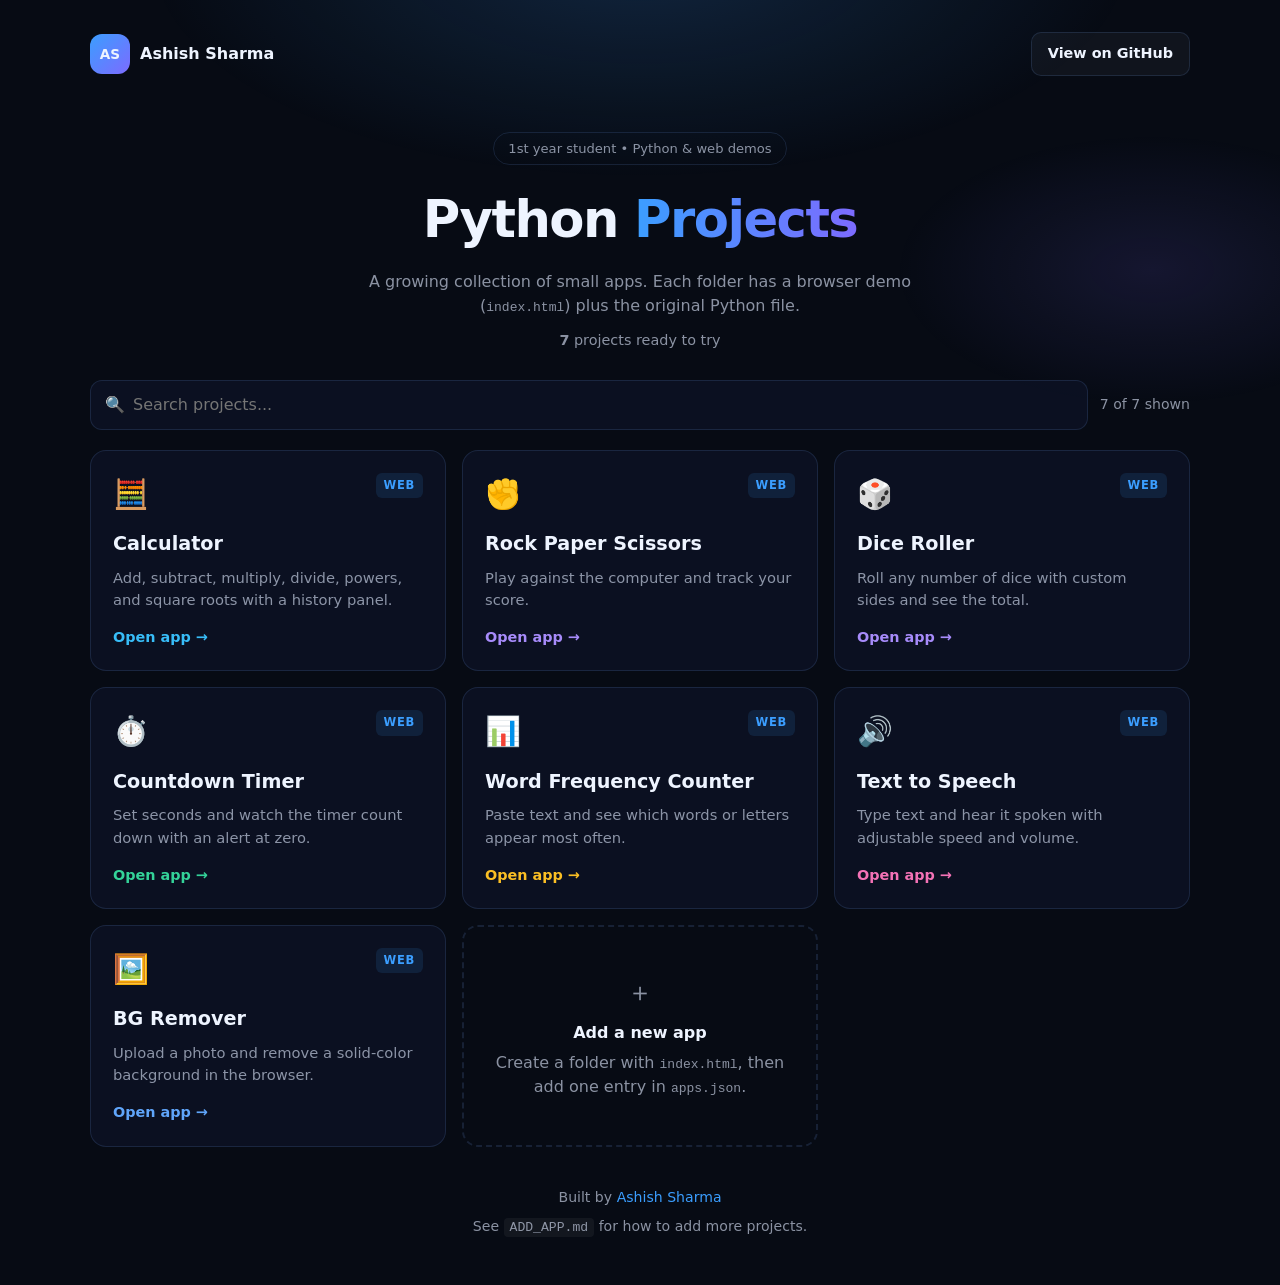
==== commit 199ad81e: "feat: add Dice Roller app to project list and update README and index for new functionality" ====
--- a/index.html
+++ b/index.html
@@ -29,7 +29,7 @@
         (<code>index.html</code>) plus the original Python file.
       </p>
       <p style="margin-top:12px; font-size:0.9rem;">
-        <strong id="stat-projects">6</strong> projects ready to try
+        <strong id="stat-projects">7</strong> projects ready to try
       </p>
     </section>
 
--- a/shared/hub.css
+++ b/shared/hub.css
@@ -88,6 +88,12 @@
 .hero {
   text-align: center;
   padding: 32px 12px 28px;
+  animation: hero-in 0.55s ease both;
+}
+
+@keyframes hero-in {
+  from { opacity: 0; transform: translateY(10px); }
+  to { opacity: 1; transform: translateY(0); }
 }
 
 .badge {
@@ -169,7 +175,21 @@
   text-decoration: none;
   color: inherit;
   transition: transform 0.2s ease, border-color 0.2s ease, box-shadow 0.2s ease;
-}
+  animation: card-in 0.45s ease both;
+}
+
+@keyframes card-in {
+  from { opacity: 0; transform: translateY(14px); }
+  to { opacity: 1; transform: translateY(0); }
+}
+
+.card:nth-child(1) { animation-delay: 0.04s; }
+.card:nth-child(2) { animation-delay: 0.08s; }
+.card:nth-child(3) { animation-delay: 0.12s; }
+.card:nth-child(4) { animation-delay: 0.16s; }
+.card:nth-child(5) { animation-delay: 0.2s; }
+.card:nth-child(6) { animation-delay: 0.24s; }
+.card:nth-child(7) { animation-delay: 0.28s; }
 
 .card:hover {
   transform: translateY(-4px);
